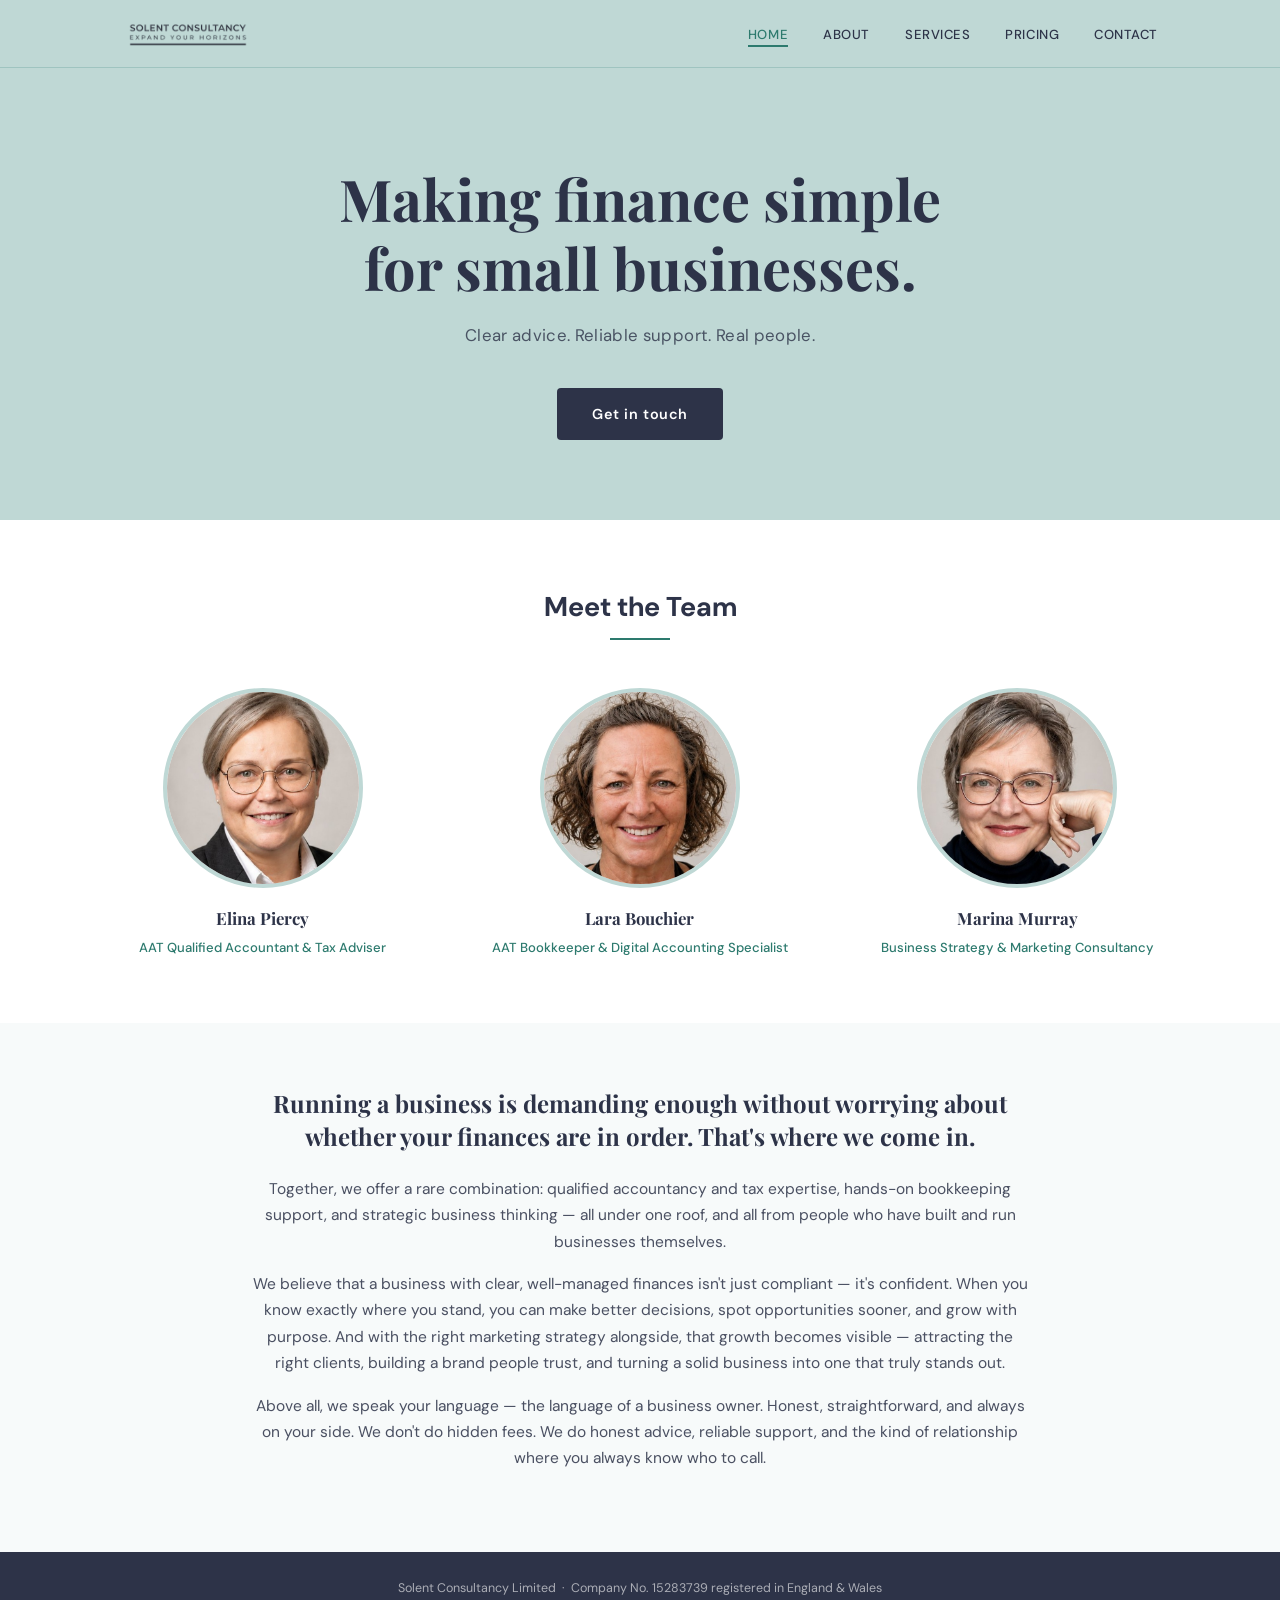
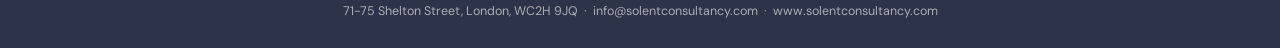
==== index.html @ 9d3a4389 "Add files via upload" ====
<!DOCTYPE html>
<html lang="en">
<head>
  <meta charset="UTF-8" />
  <meta name="viewport" content="width=device-width, initial-scale=1.0" />
  <title>Solent Consultancy — Making finance simple for small businesses</title>
  <meta name="description" content="Qualified accountancy, bookkeeping, and business strategy — all under one roof. Clear advice, reliable support, real people." />
  <link rel="stylesheet" href="css/style.css" />
</head>
<body>

  <!-- NAVIGATION -->
  <nav>
    <div class="nav-inner">
      <a href="index.html" class="nav-logo"><img src="images/logo.png" alt="Solent Consultancy" /></a>
      <button class="nav-toggle" aria-label="Menu" onclick="toggleNav()">
        <span></span><span></span><span></span>
      </button>
      <ul class="nav-links" id="navLinks">
        <li><a href="index.html" class="active">Home</a></li>
        <li><a href="about.html">About</a></li>
        <li><a href="services.html">Services</a></li>
        <li><a href="pricing.html">Pricing</a></li>
        <li><a href="contact.html">Contact</a></li>
      </ul>
    </div>
  </nav>

  <div class="page">

    <!-- HERO -->
    <section class="hero">
      <h1>Making finance simple<br>for small businesses.</h1>
      <p>Clear advice. Reliable support. Real people.</p>
      <a href="contact.html" class="btn">Get in touch</a>
    </section>

    <!-- MEET THE TEAM -->
    <section class="team-strip">
      <h2 class="section-label">Meet the Team</h2>
      <div class="section-rule"></div>
      <div class="team-grid">
        <a href="about.html#elina" class="team-card">
          <img src="images/elina.jpg" alt="Elina Piercy" />
          <h3>Elina Piercy</h3>
          <p>AAT Qualified Accountant &amp; Tax Adviser</p>
        </a>
        <a href="about.html#lara" class="team-card">
          <img src="images/lara.jpg" alt="Lara Bouchier" />
          <h3>Lara Bouchier</h3>
          <p>AAT Bookkeeper &amp; Digital Accounting Specialist</p>
        </a>
        <a href="about.html#marina" class="team-card">
          <img src="images/marina.jpg" alt="Marina Murray" />
          <h3>Marina Murray</h3>
          <p>Business Strategy &amp; Marketing Consultancy</p>
        </a>
      </div>
    </section>

    <!-- INTRO TEXT -->
    <section class="intro">
      <div class="intro-inner">
        <h2>Running a business is demanding enough without worrying about whether your finances are in order. That's where we come in.</h2>
        <p>Together, we offer a rare combination: qualified accountancy and tax expertise, hands-on bookkeeping support, and strategic business thinking — all under one roof, and all from people who have built and run businesses themselves.</p>
        <p>We believe that a business with clear, well-managed finances isn't just compliant — it's confident. When you know exactly where you stand, you can make better decisions, spot opportunities sooner, and grow with purpose. And with the right marketing strategy alongside, that growth becomes visible — attracting the right clients, building a brand people trust, and turning a solid business into one that truly stands out.</p>
        <p>Above all, we speak your language — the language of a business owner. Honest, straightforward, and always on your side. We don't do hidden fees. We do honest advice, reliable support, and the kind of relationship where you always know who to call.</p>
      </div>
    </section>

  </div>

  <!-- FOOTER -->
  <footer>
    Solent Consultancy Limited &nbsp;·&nbsp; Company No. 15283739 registered in England &amp; Wales<br>
    71-75 Shelton Street, London, WC2H 9JQ &nbsp;·&nbsp;
    <a href="mailto:info@solentconsultancy.com">info@solentconsultancy.com</a> &nbsp;·&nbsp;
    <a href="https://www.solentconsultancy.com">www.solentconsultancy.com</a>
  </footer>

  <script src="js/main.js"></script>
</body>
</html>
---- css/style.css ----
/* ===================================
   SOLENT CONSULTANCY — MAIN STYLESHEET
   =================================== */

@import url('https://fonts.googleapis.com/css2?family=Playfair+Display:wght@400;600;700&family=DM+Sans:wght@300;400;500;600&display=swap');

:root {
  --mint:        #bfd8d5;
  --mint-light:  #dff0ee;
  --mint-dark:   #9fc4c0;
  --navy:        #2d3348;
  --teal:        #2d7a6e;
  --white:       #ffffff;
  --off-white:   #f7fafa;
  --grey-light:  #e8f0ef;
  --grey-text:   #6b7280;
  --font-display: 'Playfair Display', serif;
  --font-body:    'DM Sans', sans-serif;
  --max-w:       1100px;
  --nav-h:       68px;
}

*, *::before, *::after { box-sizing: border-box; margin: 0; padding: 0; }

html { scroll-behavior: smooth; }

body {
  font-family: var(--font-body);
  color: var(--navy);
  background: var(--white);
  line-height: 1.7;
  -webkit-font-smoothing: antialiased;
}

img { max-width: 100%; display: block; }
a  { color: inherit; text-decoration: none; }

/* ===== NAVIGATION ===== */
nav {
  position: fixed;
  top: 0; left: 0; right: 0;
  height: var(--nav-h);
  background: var(--mint);
  display: flex;
  align-items: center;
  z-index: 100;
  border-bottom: 1px solid var(--mint-dark);
}

.nav-inner {
  max-width: var(--max-w);
  margin: 0 auto;
  padding: 0 2rem;
  width: 100%;
  display: flex;
  align-items: center;
  justify-content: space-between;
}

.nav-logo img {
  height: 40px;
  width: auto;
}

.nav-links {
  display: flex;
  gap: 2.2rem;
  list-style: none;
}

.nav-links a {
  font-size: 0.82rem;
  font-weight: 500;
  letter-spacing: 0.04em;
  color: var(--navy);
  text-transform: uppercase;
  padding-bottom: 2px;
  border-bottom: 2px solid transparent;
  transition: border-color 0.2s, color 0.2s;
}

.nav-links a:hover,
.nav-links a.active {
  color: var(--teal);
  border-bottom-color: var(--teal);
}

/* Hamburger */
.nav-toggle {
  display: none;
  flex-direction: column;
  gap: 5px;
  cursor: pointer;
  background: none;
  border: none;
  padding: 4px;
}

.nav-toggle span {
  display: block;
  width: 24px;
  height: 2px;
  background: var(--navy);
  border-radius: 2px;
  transition: transform 0.3s, opacity 0.3s;
}

/* ===== PAGE WRAPPER ===== */
.page {
  padding-top: var(--nav-h);
  min-height: 100vh;
}

/* ===== HERO ===== */
.hero {
  background: var(--mint);
  padding: 6rem 2rem 5rem;
  text-align: center;
}

.hero h1 {
  font-family: var(--font-display);
  font-size: clamp(2.2rem, 5vw, 3.6rem);
  font-weight: 700;
  color: var(--navy);
  line-height: 1.2;
  max-width: 640px;
  margin: 0 auto 1.2rem;
}

.hero p {
  font-size: 1.05rem;
  color: var(--navy);
  opacity: 0.8;
  margin-bottom: 2.4rem;
  letter-spacing: 0.02em;
}

.btn {
  display: inline-block;
  background: var(--navy);
  color: var(--white);
  padding: 0.85rem 2.2rem;
  border-radius: 4px;
  font-weight: 600;
  font-size: 0.9rem;
  letter-spacing: 0.04em;
  transition: background 0.2s, transform 0.15s;
  cursor: pointer;
  border: none;
}

.btn:hover { background: var(--teal); transform: translateY(-1px); }

.btn-outline {
  background: transparent;
  border: 2px solid var(--navy);
  color: var(--navy);
}

.btn-outline:hover { background: var(--navy); color: var(--white); }

/* ===== MEET THE TEAM (homepage) ===== */
.team-strip {
  padding: 4rem 2rem;
  background: var(--white);
}

.section-label {
  text-align: center;
  font-family: var(--font-body);
  font-size: 1.7rem;
  font-weight: 700;
  color: var(--navy);
  margin-bottom: 0.5rem;
}

.section-rule {
  width: 60px;
  height: 2px;
  background: var(--teal);
  margin: 0 auto 3rem;
}

.team-grid {
  display: grid;
  grid-template-columns: repeat(3, 1fr);
  gap: 2rem;
  max-width: var(--max-w);
  margin: 0 auto;
}

.team-card {
  text-align: center;
  cursor: pointer;
}

.team-card img {
  width: 200px;
  height: 200px;
  object-fit: cover;
  border-radius: 50%;
  margin: 0 auto 1rem;
  border: 4px solid var(--mint);
  transition: border-color 0.25s, transform 0.25s;
}

.team-card:hover img {
  border-color: var(--teal);
  transform: translateY(-4px);
}

.team-card h3 {
  font-family: var(--font-display);
  font-size: 1.05rem;
  font-weight: 700;
  color: var(--navy);
  margin-bottom: 0.25rem;
}

.team-card p {
  font-size: 0.82rem;
  color: var(--teal);
  font-weight: 500;
}

/* ===== INTRO TEXT (homepage) ===== */
.intro {
  background: var(--off-white);
  padding: 4rem 2rem;
  text-align: center;
}

.intro-inner {
  max-width: 780px;
  margin: 0 auto;
}

.intro h2 {
  font-family: var(--font-display);
  font-size: 1.5rem;
  font-weight: 700;
  color: var(--navy);
  margin-bottom: 1.5rem;
  line-height: 1.35;
}

.intro p {
  color: var(--navy);
  opacity: 0.85;
  margin-bottom: 1rem;
  font-size: 0.97rem;
}

/* ===== PAGE HEADER BAND ===== */
.page-header {
  background: var(--mint);
  padding: 0.9rem 2rem;
  border-bottom: 1px solid var(--mint-dark);
}

.page-header h1 {
  font-family: var(--font-display);
  font-size: 1.05rem;
  font-weight: 700;
  color: var(--navy);
  max-width: var(--max-w);
  margin: 0 auto;
}

/* ===== ABOUT PAGE ===== */
.about-section {
  max-width: var(--max-w);
  margin: 0 auto;
  padding: 3.5rem 2rem;
  display: grid;
  grid-template-columns: 320px 1fr;
  gap: 3.5rem;
  align-items: start;
}

.about-photo {
  width: 100%;
  aspect-ratio: 3/4;
  object-fit: cover;
  border-radius: 6px;
  box-shadow: 0 8px 32px rgba(45,51,72,0.12);
}

.about-text h2 {
  font-family: var(--font-display);
  font-size: 2rem;
  font-weight: 700;
  color: var(--navy);
  margin-bottom: 0.3rem;
}

.about-text .role {
  font-size: 0.9rem;
  color: var(--teal);
  font-weight: 600;
  letter-spacing: 0.03em;
  padding-bottom: 1rem;
  margin-bottom: 1rem;
  border-bottom: 1px solid var(--mint);
}

.about-text p {
  font-size: 0.95rem;
  color: var(--navy);
  opacity: 0.88;
  margin-bottom: 0.9rem;
}

.about-text p:last-child {
  font-style: italic;
  opacity: 0.7;
}

/* ===== SERVICES PAGE ===== */
.services-section {
  max-width: var(--max-w);
  margin: 0 auto;
  padding: 3rem 2rem;
}

.services-group {
  margin-bottom: 3rem;
}

.services-group-title {
  font-family: var(--font-body);
  font-size: 1.1rem;
  font-weight: 700;
  color: var(--navy);
  margin-bottom: 1.2rem;
  padding-bottom: 0.5rem;
  border-bottom: 2px solid var(--mint);
}

.services-group-title span {
  color: var(--teal);
}

.services-grid {
  display: grid;
  grid-template-columns: repeat(2, 1fr);
  gap: 1rem;
}

.service-card {
  background: var(--mint-light);
  border-radius: 8px;
  padding: 1.4rem 1.6rem;
  border-top: 3px solid transparent;
  transition: border-color 0.2s, transform 0.2s;
}

.service-card:hover {
  border-top-color: var(--teal);
  transform: translateY(-2px);
}

.service-card h4 {
  font-size: 0.9rem;
  font-weight: 700;
  color: var(--navy);
  margin-bottom: 0.6rem;
}

.service-card p {
  font-size: 0.84rem;
  color: var(--navy);
  opacity: 0.8;
  line-height: 1.6;
}

/* ===== PRICING PAGE ===== */
.pricing-section {
  max-width: var(--max-w);
  margin: 0 auto;
  padding: 3rem 2rem;
}

.pricing-intro {
  text-align: center;
  font-size: 0.9rem;
  color: var(--grey-text);
  margin-bottom: 2.5rem;
}

.pricing-group-title {
  font-family: var(--font-display);
  font-size: 1.05rem;
  font-weight: 700;
  color: var(--navy);
  margin-bottom: 1.2rem;
}

.pricing-grid {
  display: grid;
  grid-template-columns: repeat(3, 1fr);
  gap: 1rem;
  margin-bottom: 0.8rem;
}

.pricing-card {
  background: var(--mint);
  border-radius: 8px;
  padding: 1.4rem 1.2rem;
  text-align: center;
}

.pricing-card .service-name {
  font-size: 0.88rem;
  font-weight: 700;
  color: var(--navy);
  margin-bottom: 0.5rem;
}

.pricing-card .price {
  font-size: 0.88rem;
  font-weight: 700;
  color: var(--teal);
}

.pricing-note {
  text-align: center;
  font-size: 0.82rem;
  color: var(--grey-text);
  margin: 1rem 0 2.8rem;
  font-style: italic;
}

/* Marketing pricing cards */
.marketing-grid {
  display: grid;
  grid-template-columns: repeat(3, 1fr);
  gap: 1rem;
  margin-bottom: 1.5rem;
}

.marketing-card {
  background: var(--mint);
  border-radius: 8px;
  padding: 1.6rem 1.4rem;
}

.marketing-card h4 {
  font-size: 0.9rem;
  font-weight: 700;
  color: var(--navy);
  margin-bottom: 0.4rem;
}

.marketing-card .price {
  font-size: 0.85rem;
  font-weight: 700;
  color: var(--teal);
  margin-bottom: 0.8rem;
}

.marketing-card p {
  font-size: 0.82rem;
  color: var(--navy);
  opacity: 0.8;
  line-height: 1.5;
}

/* ===== TESTIMONIALS ===== */
.testimonials {
  background: var(--off-white);
  padding: 4rem 2rem;
}

.testimonials-inner {
  max-width: var(--max-w);
  margin: 0 auto;
}

.testimonial {
  background: var(--white);
  border-left: 4px solid var(--mint);
  border-radius: 0 8px 8px 0;
  padding: 1.8rem 2rem;
  margin-bottom: 1.2rem;
  position: relative;
}

.testimonial::before {
  content: '\201C';
  font-family: var(--font-display);
  font-size: 4rem;
  color: var(--mint);
  position: absolute;
  top: -0.5rem;
  left: 1.2rem;
  line-height: 1;
}

.testimonial p {
  font-size: 0.95rem;
  font-style: italic;
  color: var(--navy);
  opacity: 0.85;
  margin-bottom: 0.8rem;
  padding-top: 1.5rem;
}

.testimonial cite {
  font-size: 0.82rem;
  font-style: normal;
  font-weight: 700;
  color: var(--navy);
}

.testimonial cite span {
  font-weight: 400;
  color: var(--grey-text);
  margin-left: 0.5rem;
}

/* ===== PARTNERS ===== */
.partners {
  background: var(--white);
  padding: 4rem 2rem;
  text-align: center;
}

.partners-logos {
  display: flex;
  justify-content: center;
  align-items: center;
  gap: 3rem;
  flex-wrap: wrap;
  margin-top: 2rem;
}

.partners-logos img {
  height: 56px;
  width: auto;
  opacity: 0.85;
  transition: opacity 0.2s;
}

.partners-logos img:hover { opacity: 1; }

/* ===== CONTACT ===== */
.contact-section {
  max-width: var(--max-w);
  margin: 0 auto;
  padding: 3.5rem 2rem;
  display: grid;
  grid-template-columns: 1fr 1fr;
  gap: 4rem;
}

.contact-info h2 {
  font-family: var(--font-display);
  font-size: 1.8rem;
  font-weight: 700;
  color: var(--navy);
  margin-bottom: 0.5rem;
}

.contact-info .sub {
  color: var(--grey-text);
  font-size: 0.9rem;
  margin-bottom: 2rem;
}

.contact-detail {
  display: flex;
  flex-direction: column;
  gap: 1rem;
}

.contact-item {
  background: var(--mint-light);
  border-radius: 6px;
  padding: 0.9rem 1.2rem;
}

.contact-item .label {
  font-size: 0.72rem;
  font-weight: 700;
  letter-spacing: 0.08em;
  text-transform: uppercase;
  color: var(--teal);
  margin-bottom: 0.2rem;
}

.contact-item .value {
  font-size: 0.9rem;
  color: var(--navy);
  font-weight: 500;
}

/* Contact form */
.contact-form h2 {
  font-family: var(--font-display);
  font-size: 1.2rem;
  font-weight: 700;
  color: var(--navy);
  margin-bottom: 1.4rem;
}

.form-group {
  margin-bottom: 1rem;
}

.form-group input,
.form-group textarea {
  width: 100%;
  background: var(--off-white);
  border: 1px solid var(--mint-dark);
  border-radius: 5px;
  padding: 0.75rem 1rem;
  font-family: var(--font-body);
  font-size: 0.9rem;
  color: var(--navy);
  outline: none;
  transition: border-color 0.2s;
}

.form-group input::placeholder,
.form-group textarea::placeholder { color: var(--grey-text); }

.form-group input:focus,
.form-group textarea:focus { border-color: var(--teal); }

.form-group textarea { resize: vertical; min-height: 130px; }

/* ===== FOOTER ===== */
footer {
  background: var(--navy);
  color: rgba(255,255,255,0.6);
  text-align: center;
  padding: 1.6rem 2rem;
  font-size: 0.78rem;
  line-height: 1.8;
}

footer a { color: rgba(255,255,255,0.6); }
footer a:hover { color: var(--mint); }

/* ===== RESPONSIVE ===== */
@media (max-width: 768px) {
  .nav-links { display: none; }
  .nav-links.open {
    display: flex;
    flex-direction: column;
    position: fixed;
    top: var(--nav-h);
    left: 0; right: 0;
    background: var(--mint);
    padding: 1.5rem 2rem;
    gap: 1.2rem;
    border-bottom: 1px solid var(--mint-dark);
    z-index: 99;
  }
  .nav-toggle { display: flex; }

  .team-grid { grid-template-columns: 1fr; }
  .about-section { grid-template-columns: 1fr; }
  .about-photo { max-width: 280px; margin: 0 auto; aspect-ratio: 1/1; }
  .services-grid { grid-template-columns: 1fr; }
  .pricing-grid { grid-template-columns: 1fr; }
  .marketing-grid { grid-template-columns: 1fr; }
  .contact-section { grid-template-columns: 1fr; gap: 2rem; }
}
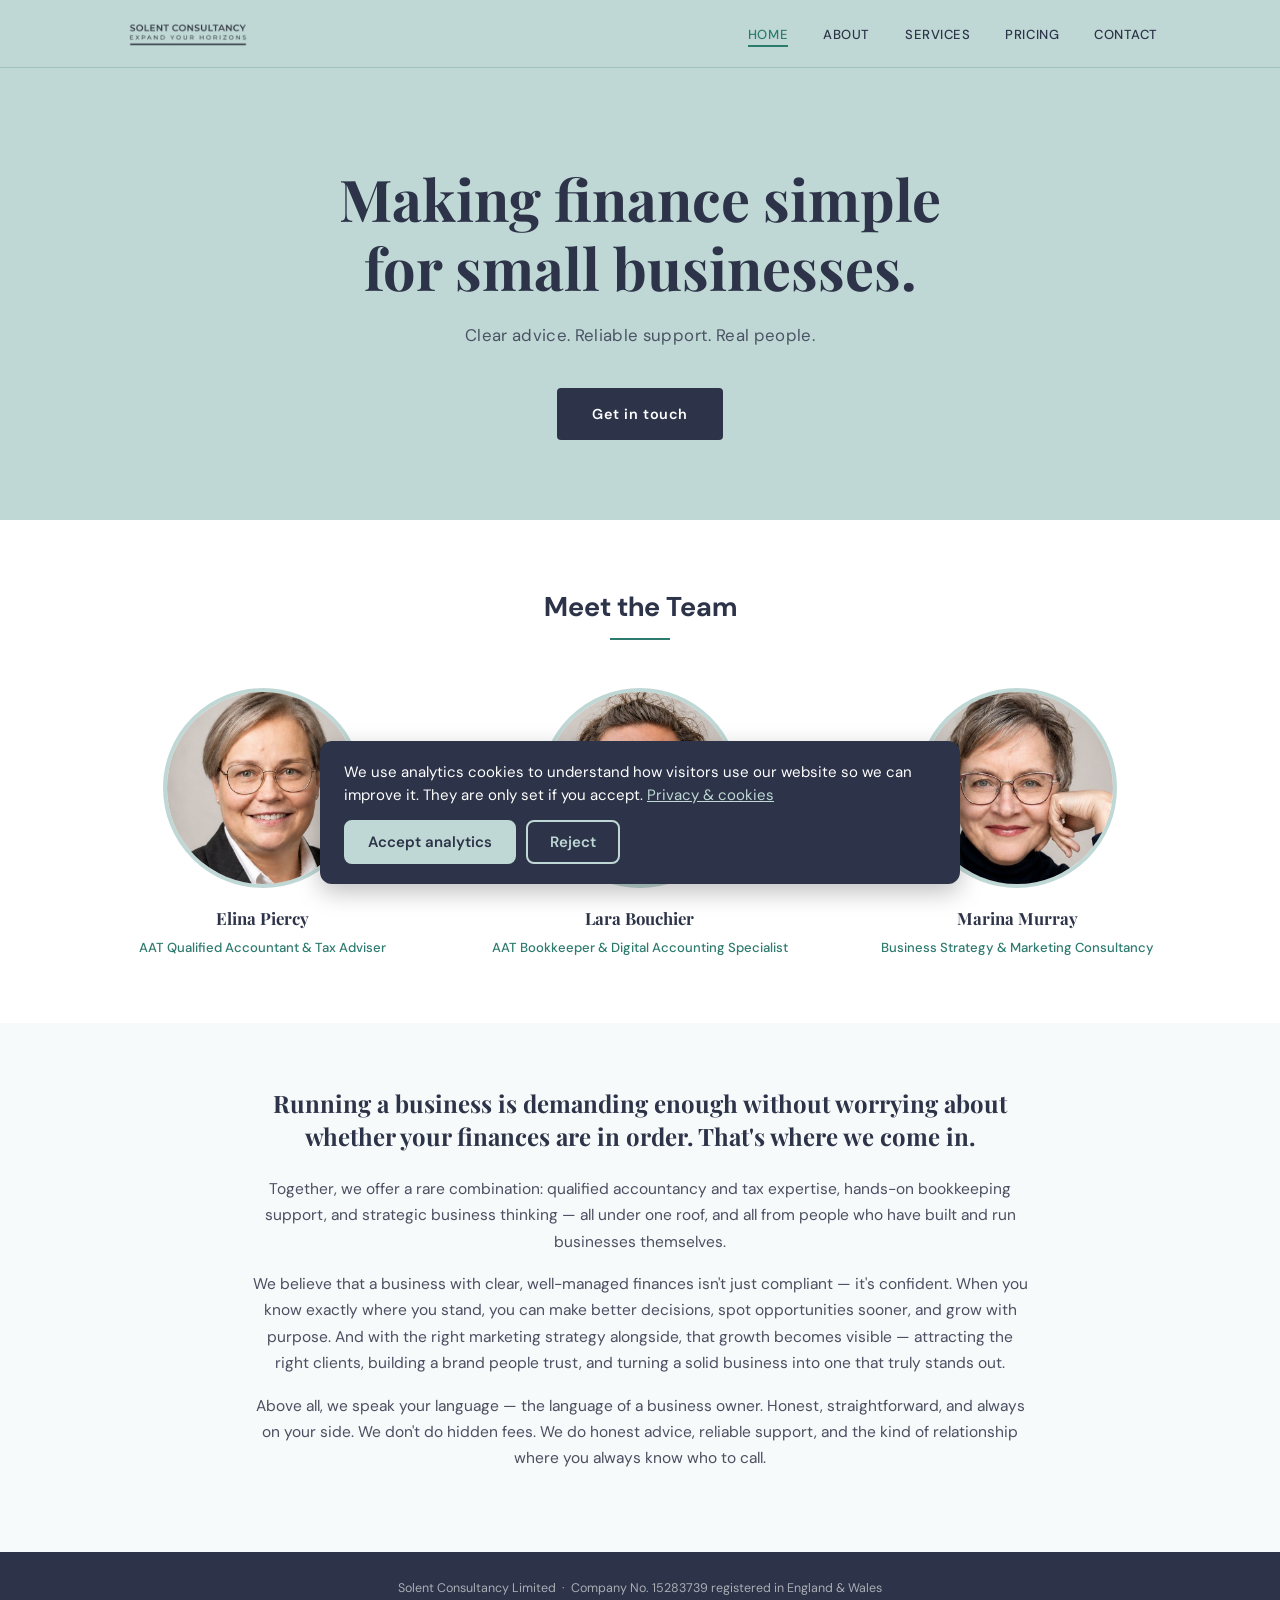
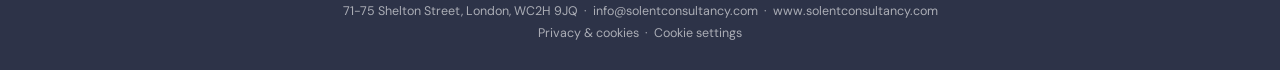
==== commit cee54d5e: "Add analytics tag to all pages and new Privacy & Cookies page" ====
--- a/index.html
+++ b/index.html
@@ -1,6 +1,7 @@
 <!DOCTYPE html>
 <html lang="en">
 <head>
+  <script src="js/analytics.js"></script>
   <meta charset="UTF-8" />
   <meta name="viewport" content="width=device-width, initial-scale=1.0" />
   <title>Solent Consultancy — Making finance simple for small businesses</title>
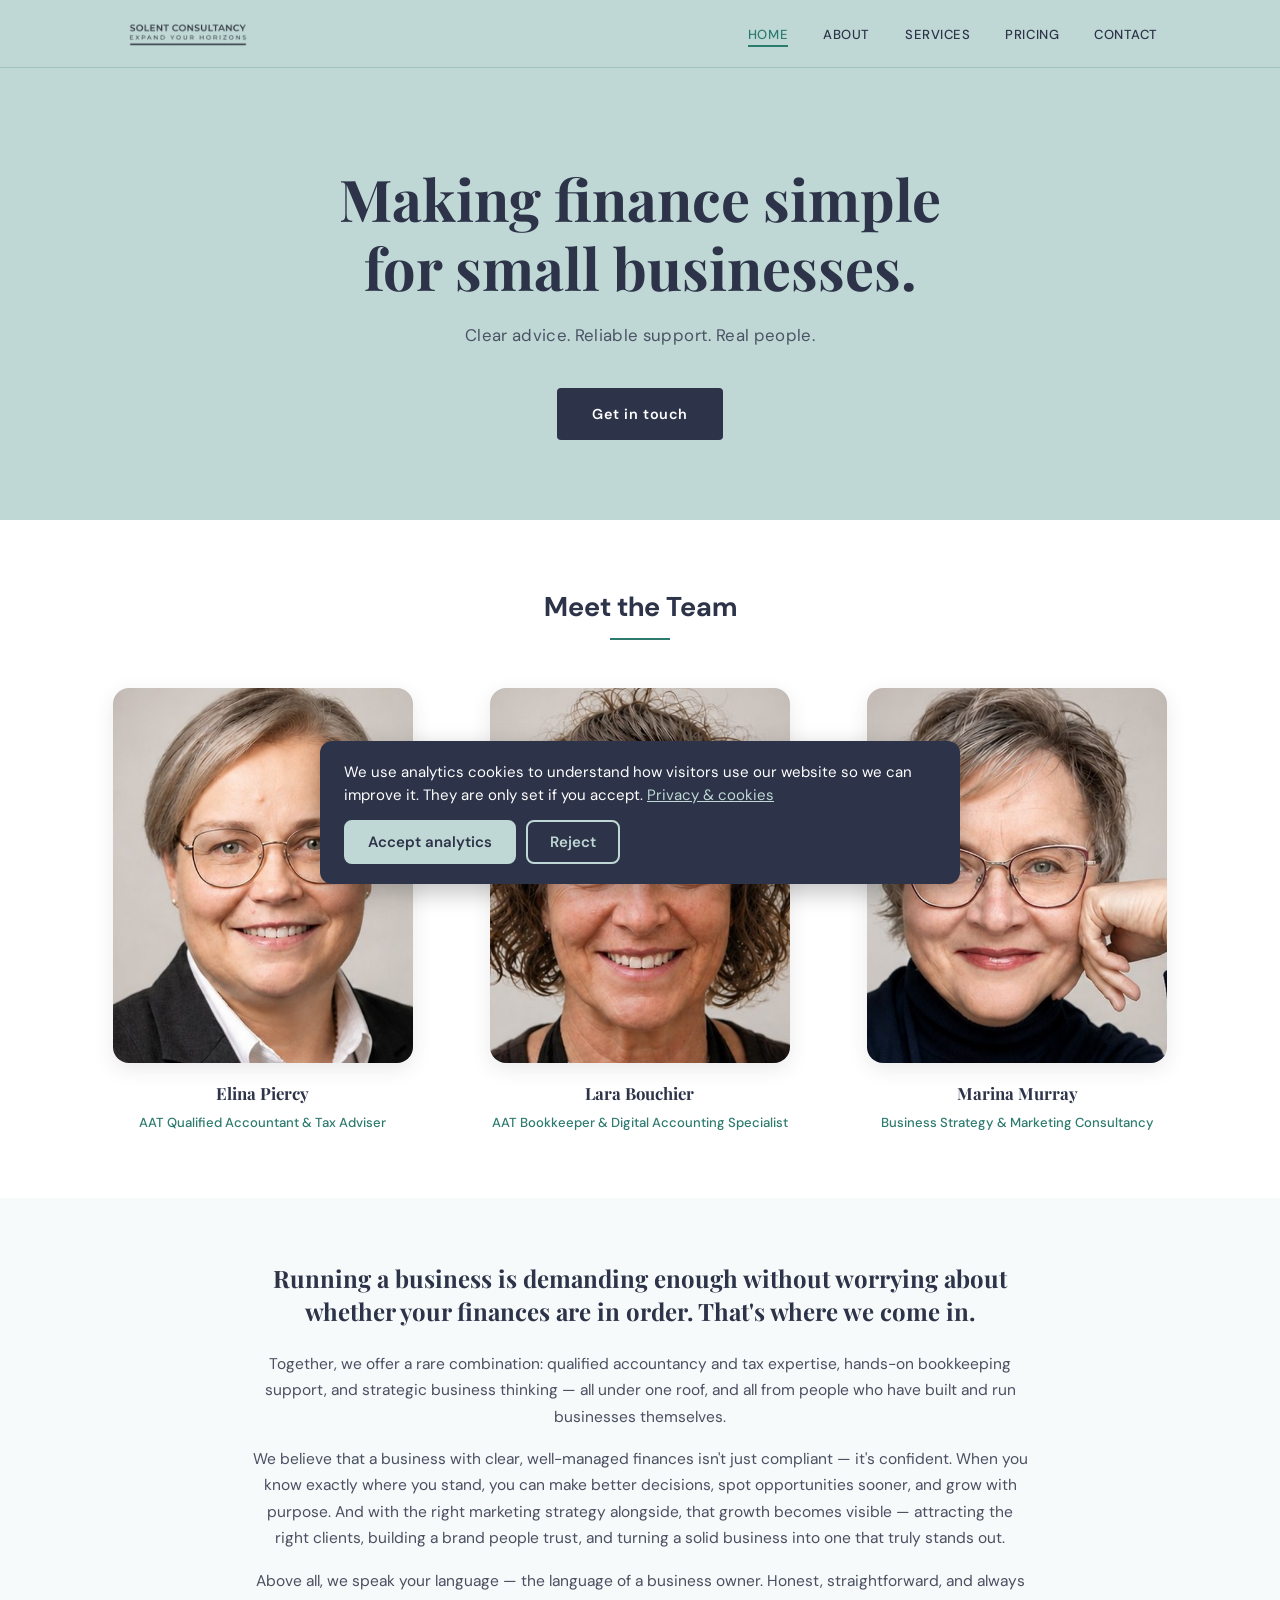
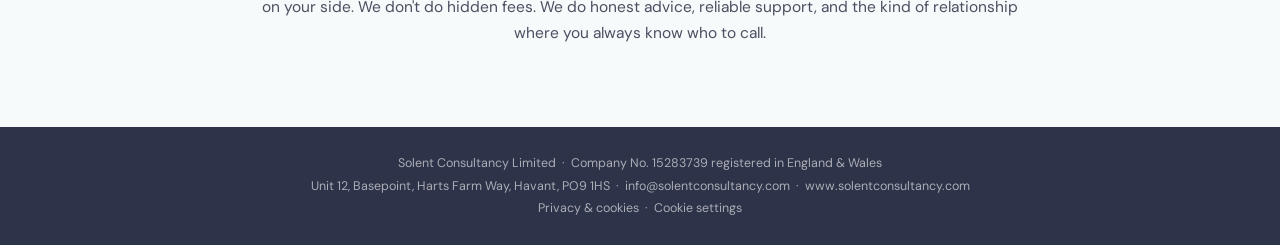
==== commit 4b5a5890: "New address, partners, prices and testimonials" ====
--- a/index.html
+++ b/index.html
@@ -74,7 +74,7 @@
   <!-- FOOTER -->
   <footer>
     Solent Consultancy Limited &nbsp;·&nbsp; Company No. 15283739 registered in England &amp; Wales<br>
-    71-75 Shelton Street, London, WC2H 9JQ &nbsp;·&nbsp;
+    Unit 12, Basepoint, Harts Farm Way, Havant, PO9 1HS &nbsp;·&nbsp;
     <a href="mailto:info@solentconsultancy.com">info@solentconsultancy.com</a> &nbsp;·&nbsp;
     <a href="https://www.solentconsultancy.com">www.solentconsultancy.com</a>
   </footer>
--- a/css/style.css
+++ b/css/style.css
@@ -196,17 +196,19 @@
 }
 
 .team-card img {
-  width: 200px;
-  height: 200px;
+  width: 100%;
+  max-width: 300px;
+  aspect-ratio: 4/5;
   object-fit: cover;
-  border-radius: 50%;
+  object-position: center 25%;
+  border-radius: 16px;
   margin: 0 auto 1rem;
-  border: 4px solid var(--mint);
-  transition: border-color 0.25s, transform 0.25s;
+  box-shadow: 0 6px 20px rgba(45,51,72,0.10);
+  transition: box-shadow 0.25s, transform 0.25s;
 }
 
 .team-card:hover img {
-  border-color: var(--teal);
+  box-shadow: 0 10px 28px rgba(45,51,72,0.18);
   transform: translateY(-4px);
 }
 
@@ -519,6 +521,16 @@
   color: var(--grey-text);
   margin-left: 0.5rem;
 }
+
+.testimonial p + p { padding-top: 0; }
+
+.testimonial cite .t-contact {
+  display: block;
+  margin: 0.3rem 0 0;
+  font-size: 0.8rem;
+}
+
+.testimonial cite .t-contact a { color: var(--teal); text-decoration: underline; }
 
 /* ===== PARTNERS ===== */
 .partners {
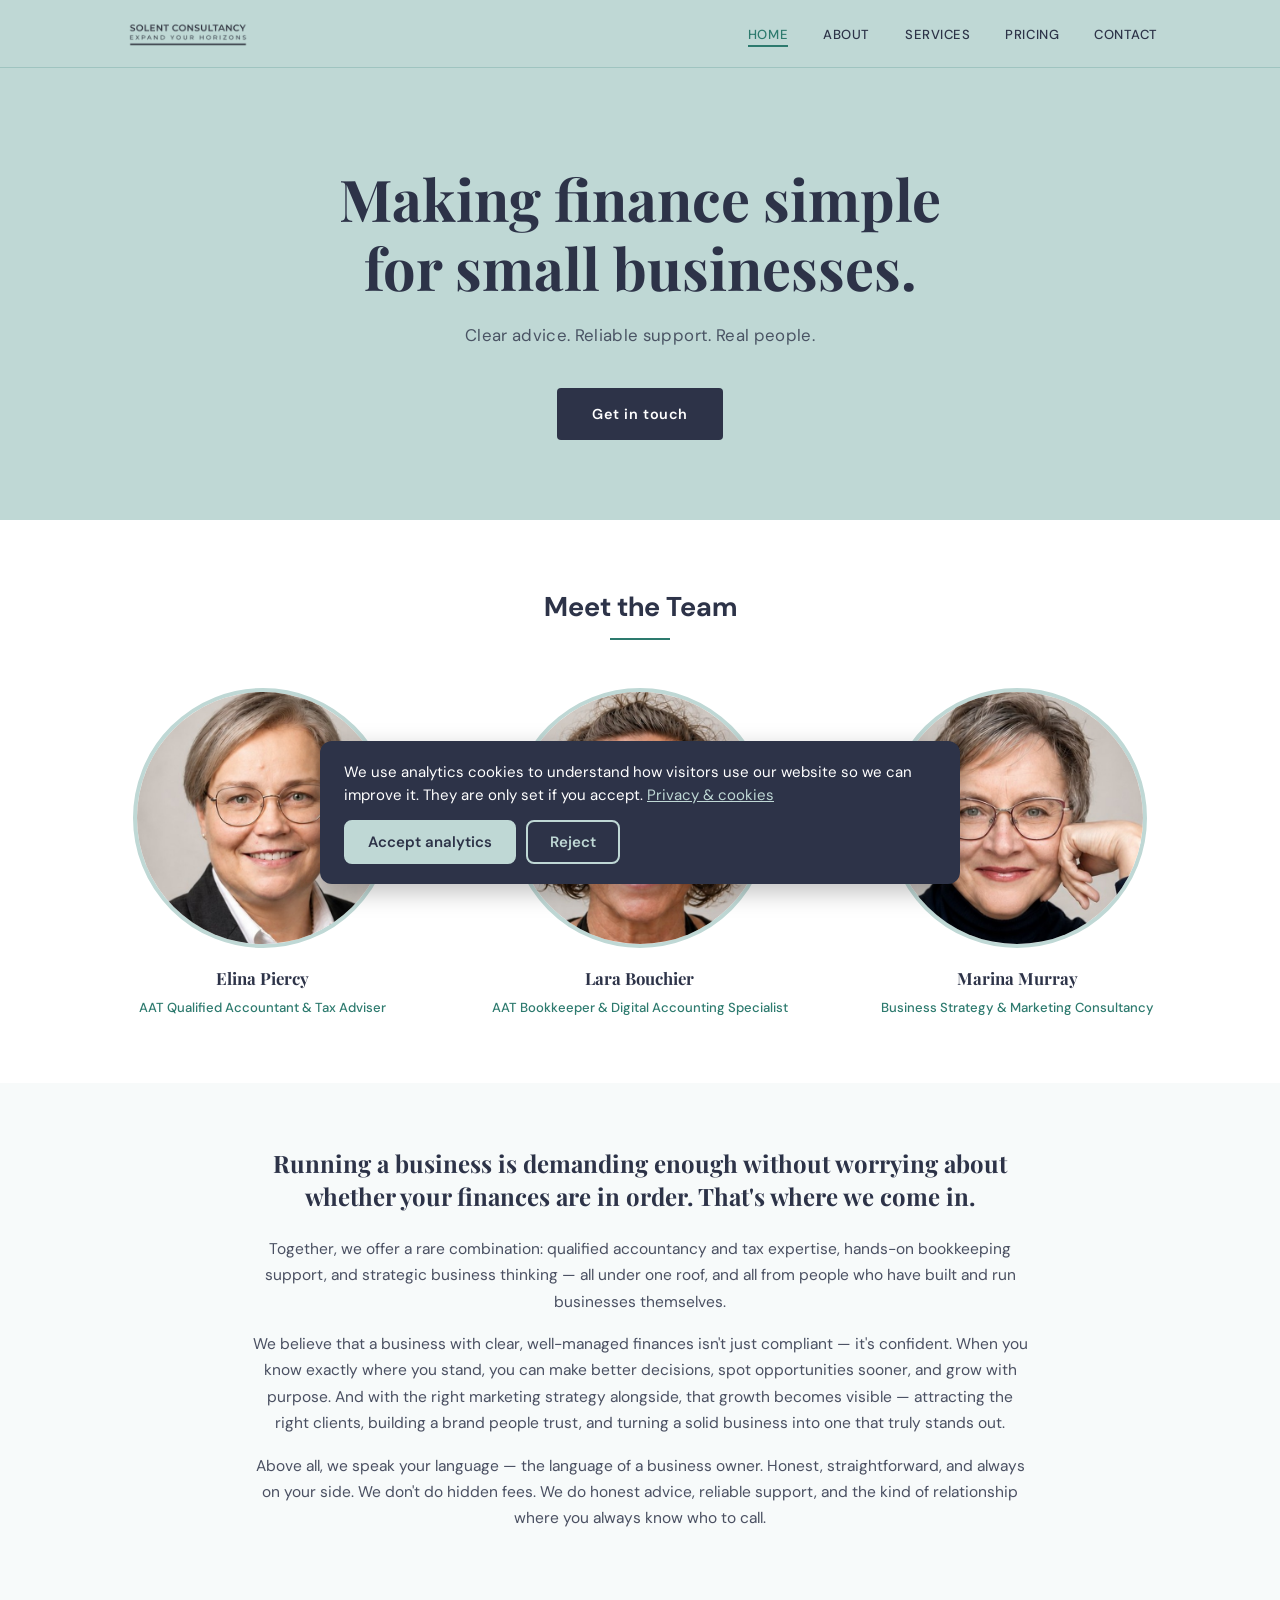
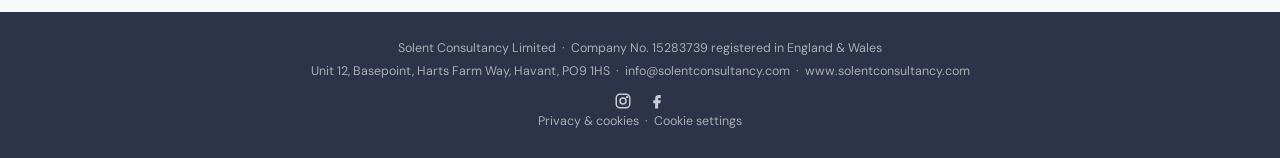
==== commit 68590aeb: "Add Instagram and Facebook links" ====
--- a/index.html
+++ b/index.html
@@ -77,6 +77,7 @@
     Unit 12, Basepoint, Harts Farm Way, Havant, PO9 1HS &nbsp;·&nbsp;
     <a href="mailto:info@solentconsultancy.com">info@solentconsultancy.com</a> &nbsp;·&nbsp;
     <a href="https://www.solentconsultancy.com">www.solentconsultancy.com</a>
+    <div class="footer-social"><a href="https://www.instagram.com/solentconsultancyltd/" target="_blank" rel="noopener" aria-label="Solent Consultancy on Instagram"><svg width="18" height="18" viewBox="0 0 24 24" fill="none" stroke="currentColor" stroke-width="2" stroke-linecap="round" stroke-linejoin="round" aria-hidden="true"><rect x="3" y="3" width="18" height="18" rx="5"/><circle cx="12" cy="12" r="4"/><circle cx="17.5" cy="6.5" r="0.6" fill="currentColor"/></svg></a><a href="https://www.facebook.com/profile.php?id=61590915535217" target="_blank" rel="noopener" aria-label="Solent Consultancy on Facebook"><svg width="18" height="18" viewBox="0 0 24 24" fill="currentColor" aria-hidden="true"><path d="M14 8h3V4h-3c-2.8 0-4.5 1.8-4.5 4.6V11H7v4h2.5v7h4v-7h3l.5-4h-3.5V8.8c0-.5.3-.8.5-.8z"/></svg></a></div>
   </footer>
 
   <script src="js/main.js"></script>
--- a/css/style.css
+++ b/css/style.css
@@ -196,19 +196,19 @@
 }
 
 .team-card img {
-  width: 100%;
-  max-width: 300px;
-  aspect-ratio: 4/5;
+  width: 260px;
+  max-width: 100%;
+  height: auto;
+  aspect-ratio: 1 / 1;
   object-fit: cover;
-  object-position: center 25%;
-  border-radius: 16px;
+  border-radius: 50%;
   margin: 0 auto 1rem;
-  box-shadow: 0 6px 20px rgba(45,51,72,0.10);
-  transition: box-shadow 0.25s, transform 0.25s;
+  border: 4px solid var(--mint);
+  transition: border-color 0.25s, transform 0.25s;
 }
 
 .team-card:hover img {
-  box-shadow: 0 10px 28px rgba(45,51,72,0.18);
+  border-color: var(--teal);
   transform: translateY(-4px);
 }
 
@@ -655,6 +655,10 @@
 
 footer a { color: rgba(255,255,255,0.6); }
 footer a:hover { color: var(--mint); }
+
+.footer-social { display: flex; justify-content: center; gap: 1rem; margin-top: 0.6rem; }
+.footer-social a { display: inline-flex; color: rgba(255,255,255,0.75); }
+.footer-social a:hover { color: var(--mint); }
 
 /* ===== RESPONSIVE ===== */
 @media (max-width: 768px) {
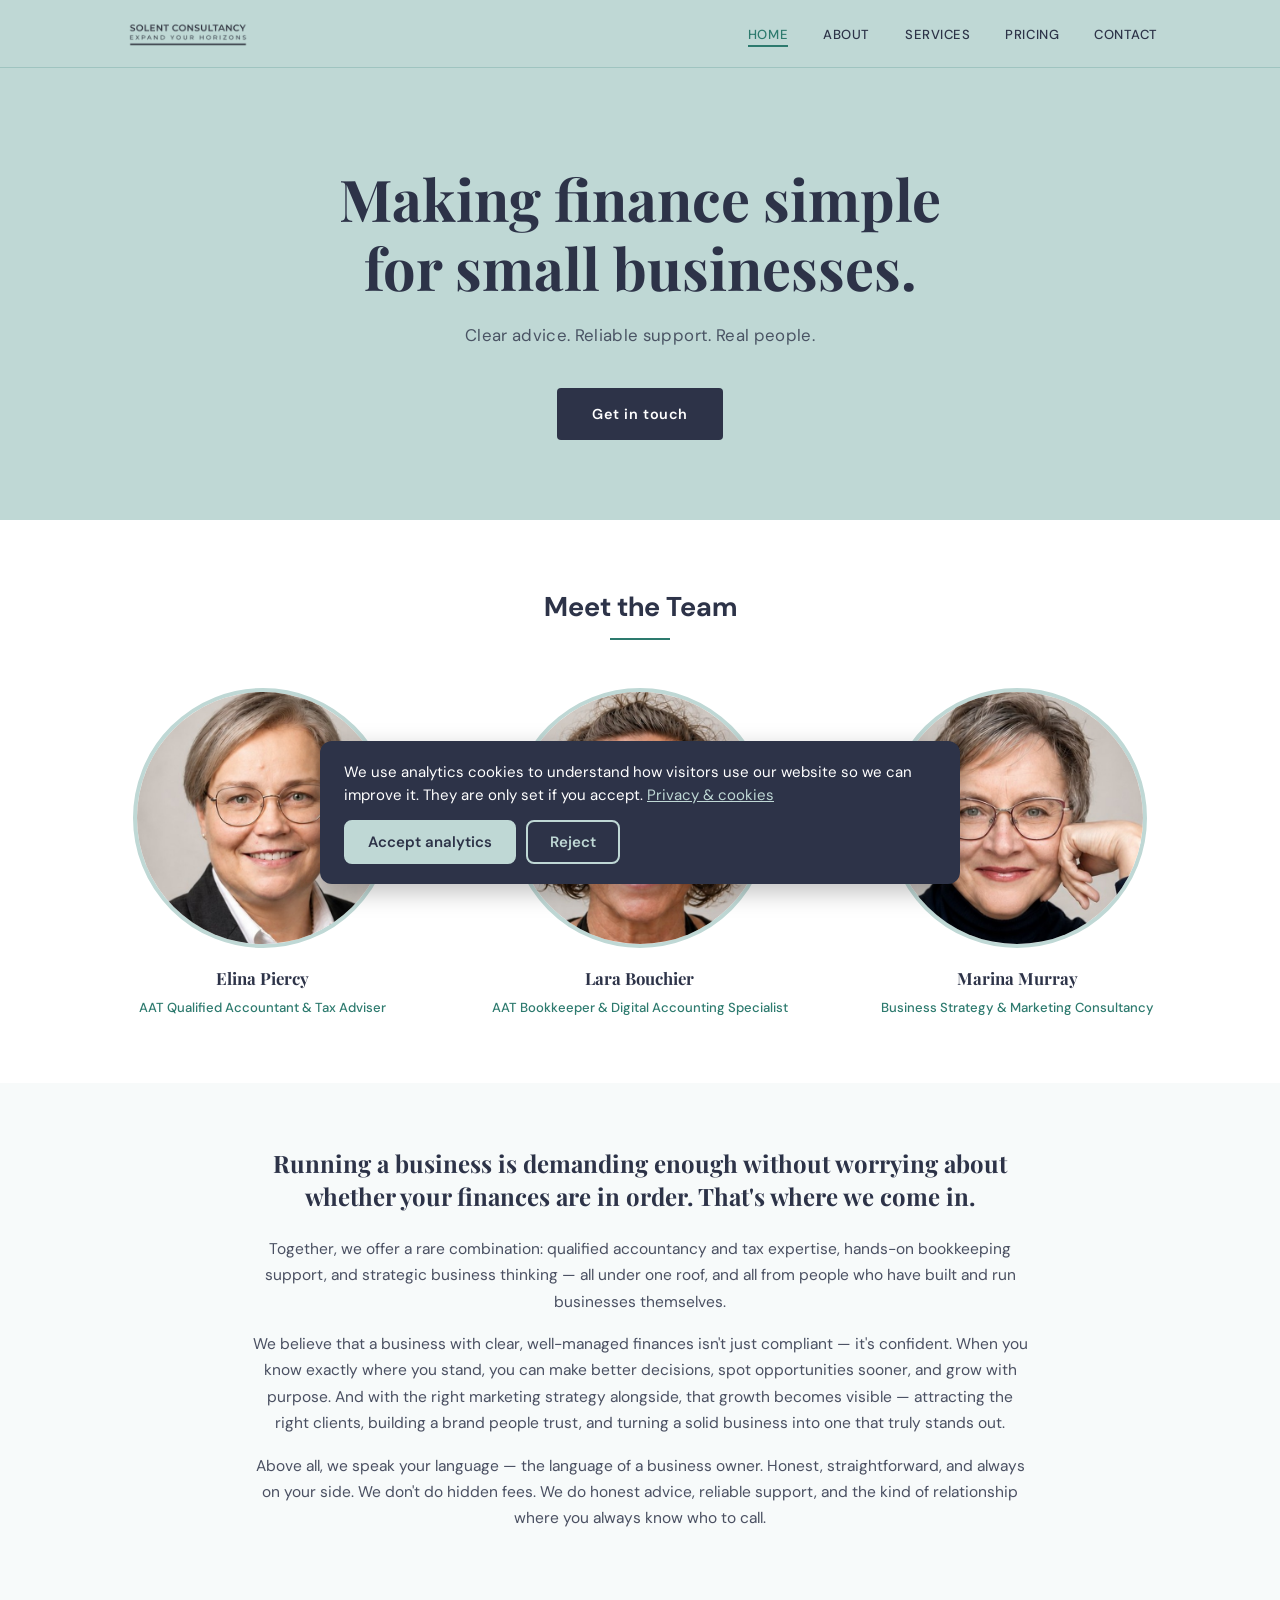
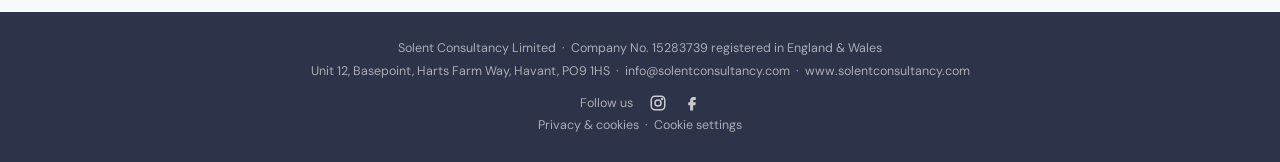
==== commit 528d32ab: "Add 'Follow us' label to footer social icons" ====
--- a/index.html
+++ b/index.html
@@ -77,7 +77,7 @@
     Unit 12, Basepoint, Harts Farm Way, Havant, PO9 1HS &nbsp;·&nbsp;
     <a href="mailto:info@solentconsultancy.com">info@solentconsultancy.com</a> &nbsp;·&nbsp;
     <a href="https://www.solentconsultancy.com">www.solentconsultancy.com</a>
-    <div class="footer-social"><a href="https://www.instagram.com/solentconsultancyltd/" target="_blank" rel="noopener" aria-label="Solent Consultancy on Instagram"><svg width="18" height="18" viewBox="0 0 24 24" fill="none" stroke="currentColor" stroke-width="2" stroke-linecap="round" stroke-linejoin="round" aria-hidden="true"><rect x="3" y="3" width="18" height="18" rx="5"/><circle cx="12" cy="12" r="4"/><circle cx="17.5" cy="6.5" r="0.6" fill="currentColor"/></svg></a><a href="https://www.facebook.com/profile.php?id=61590915535217" target="_blank" rel="noopener" aria-label="Solent Consultancy on Facebook"><svg width="18" height="18" viewBox="0 0 24 24" fill="currentColor" aria-hidden="true"><path d="M14 8h3V4h-3c-2.8 0-4.5 1.8-4.5 4.6V11H7v4h2.5v7h4v-7h3l.5-4h-3.5V8.8c0-.5.3-.8.5-.8z"/></svg></a></div>
+    <div class="footer-social"><span>Follow us</span><a href="https://www.instagram.com/solentconsultancyltd/" target="_blank" rel="noopener" aria-label="Solent Consultancy on Instagram"><svg width="18" height="18" viewBox="0 0 24 24" fill="none" stroke="currentColor" stroke-width="2" stroke-linecap="round" stroke-linejoin="round" aria-hidden="true"><rect x="3" y="3" width="18" height="18" rx="5"/><circle cx="12" cy="12" r="4"/><circle cx="17.5" cy="6.5" r="0.6" fill="currentColor"/></svg></a><a href="https://www.facebook.com/profile.php?id=61590915535217" target="_blank" rel="noopener" aria-label="Solent Consultancy on Facebook"><svg width="18" height="18" viewBox="0 0 24 24" fill="currentColor" aria-hidden="true"><path d="M14 8h3V4h-3c-2.8 0-4.5 1.8-4.5 4.6V11H7v4h2.5v7h4v-7h3l.5-4h-3.5V8.8c0-.5.3-.8.5-.8z"/></svg></a></div>
   </footer>
 
   <script src="js/main.js"></script>
--- a/css/style.css
+++ b/css/style.css
@@ -656,7 +656,7 @@
 footer a { color: rgba(255,255,255,0.6); }
 footer a:hover { color: var(--mint); }
 
-.footer-social { display: flex; justify-content: center; gap: 1rem; margin-top: 0.6rem; }
+.footer-social { display: flex; justify-content: center; align-items: center; gap: 1rem; margin-top: 0.6rem; }
 .footer-social a { display: inline-flex; color: rgba(255,255,255,0.75); }
 .footer-social a:hover { color: var(--mint); }
 
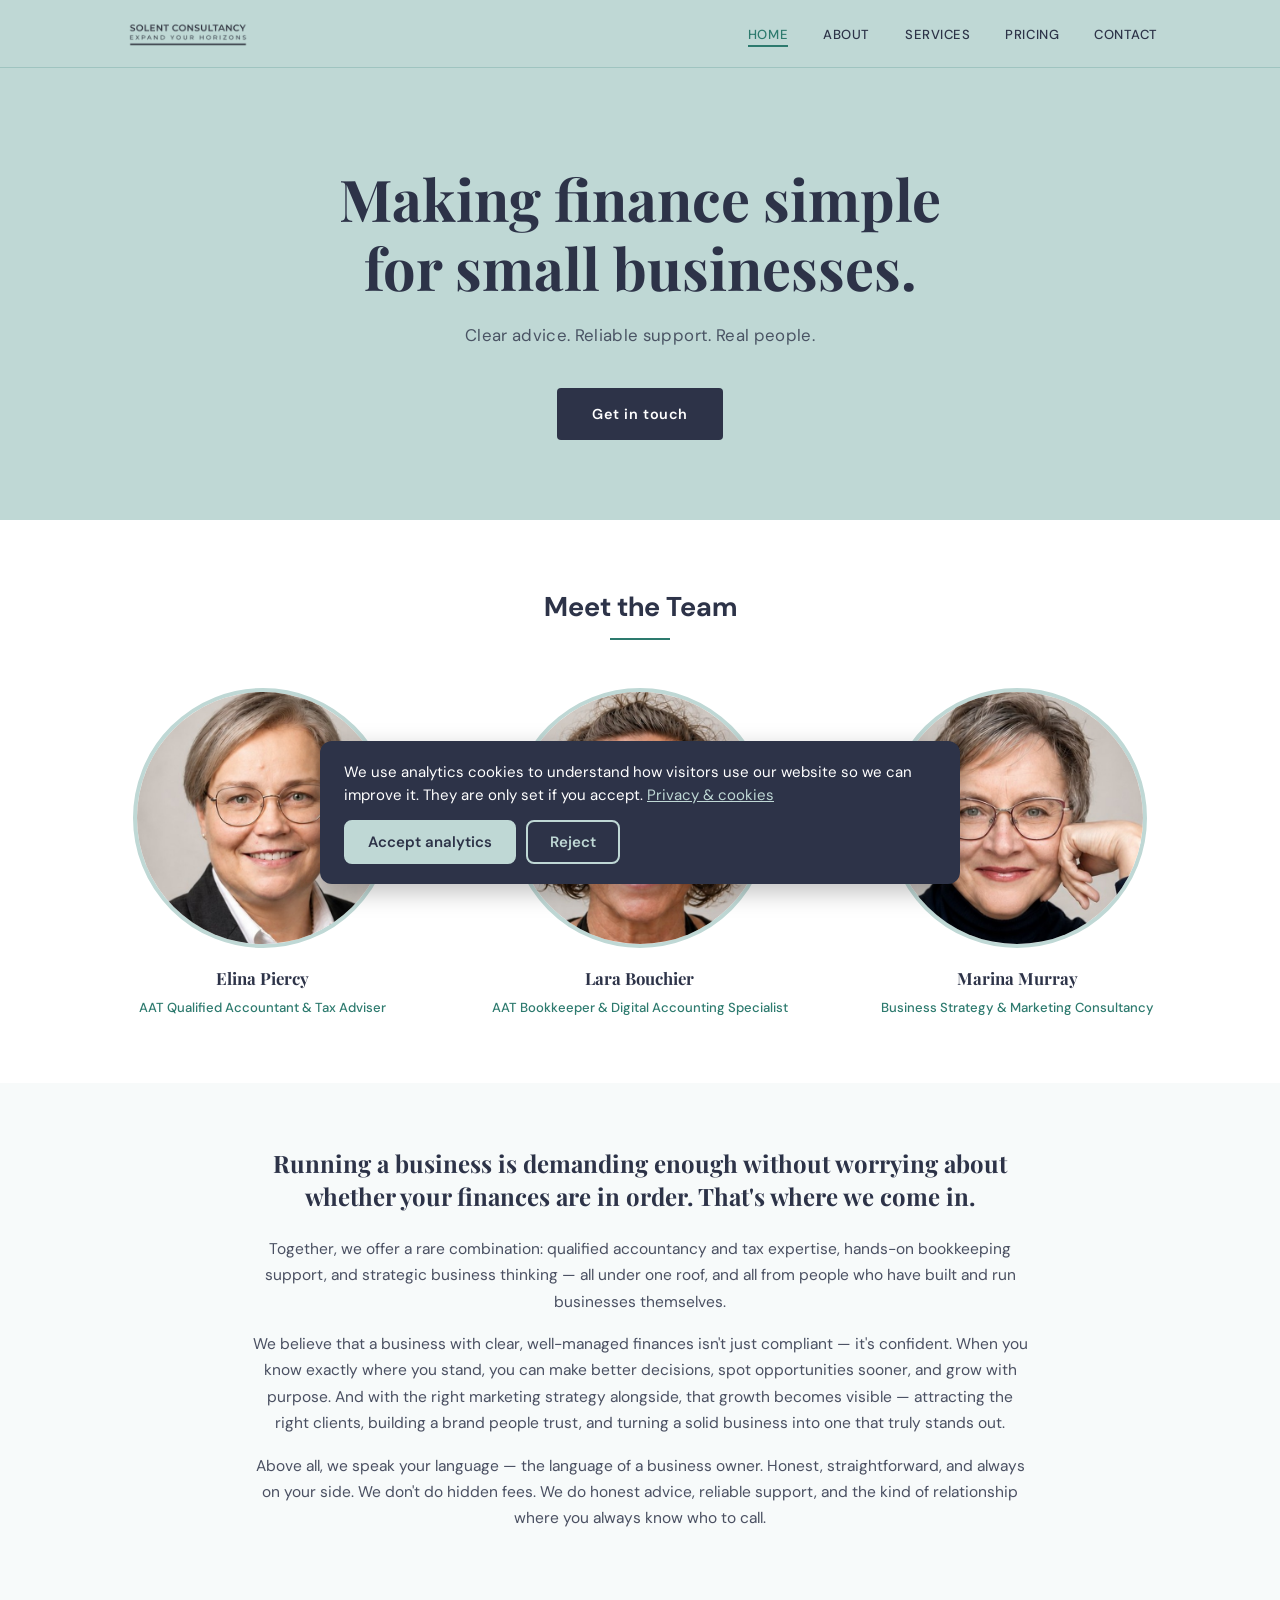
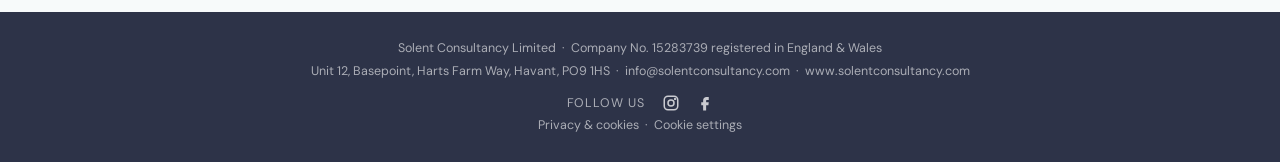
==== commit da0e9db4: "Link Home/logo to / and add canonical tags" ====
--- a/index.html
+++ b/index.html
@@ -5,6 +5,7 @@
   <meta charset="UTF-8" />
   <meta name="viewport" content="width=device-width, initial-scale=1.0" />
   <title>Solent Consultancy — Making finance simple for small businesses</title>
+  <link rel="canonical" href="https://solentconsultancy.com/" />
   <meta name="description" content="Qualified accountancy, bookkeeping, and business strategy — all under one roof. Clear advice, reliable support, real people." />
   <link rel="stylesheet" href="css/style.css" />
 </head>
@@ -13,12 +14,12 @@
   <!-- NAVIGATION -->
   <nav>
     <div class="nav-inner">
-      <a href="index.html" class="nav-logo"><img src="images/logo.png" alt="Solent Consultancy" /></a>
+      <a href="/" class="nav-logo"><img src="images/logo.png" alt="Solent Consultancy" /></a>
       <button class="nav-toggle" aria-label="Menu" onclick="toggleNav()">
         <span></span><span></span><span></span>
       </button>
       <ul class="nav-links" id="navLinks">
-        <li><a href="index.html" class="active">Home</a></li>
+        <li><a href="/" class="active">Home</a></li>
         <li><a href="about.html">About</a></li>
         <li><a href="services.html">Services</a></li>
         <li><a href="pricing.html">Pricing</a></li>
--- a/css/style.css
+++ b/css/style.css
@@ -657,6 +657,7 @@
 footer a:hover { color: var(--mint); }
 
 .footer-social { display: flex; justify-content: center; align-items: center; gap: 1rem; margin-top: 0.6rem; }
+.footer-social span { text-transform: uppercase; letter-spacing: 0.08em; }
 .footer-social a { display: inline-flex; color: rgba(255,255,255,0.75); }
 .footer-social a:hover { color: var(--mint); }
 
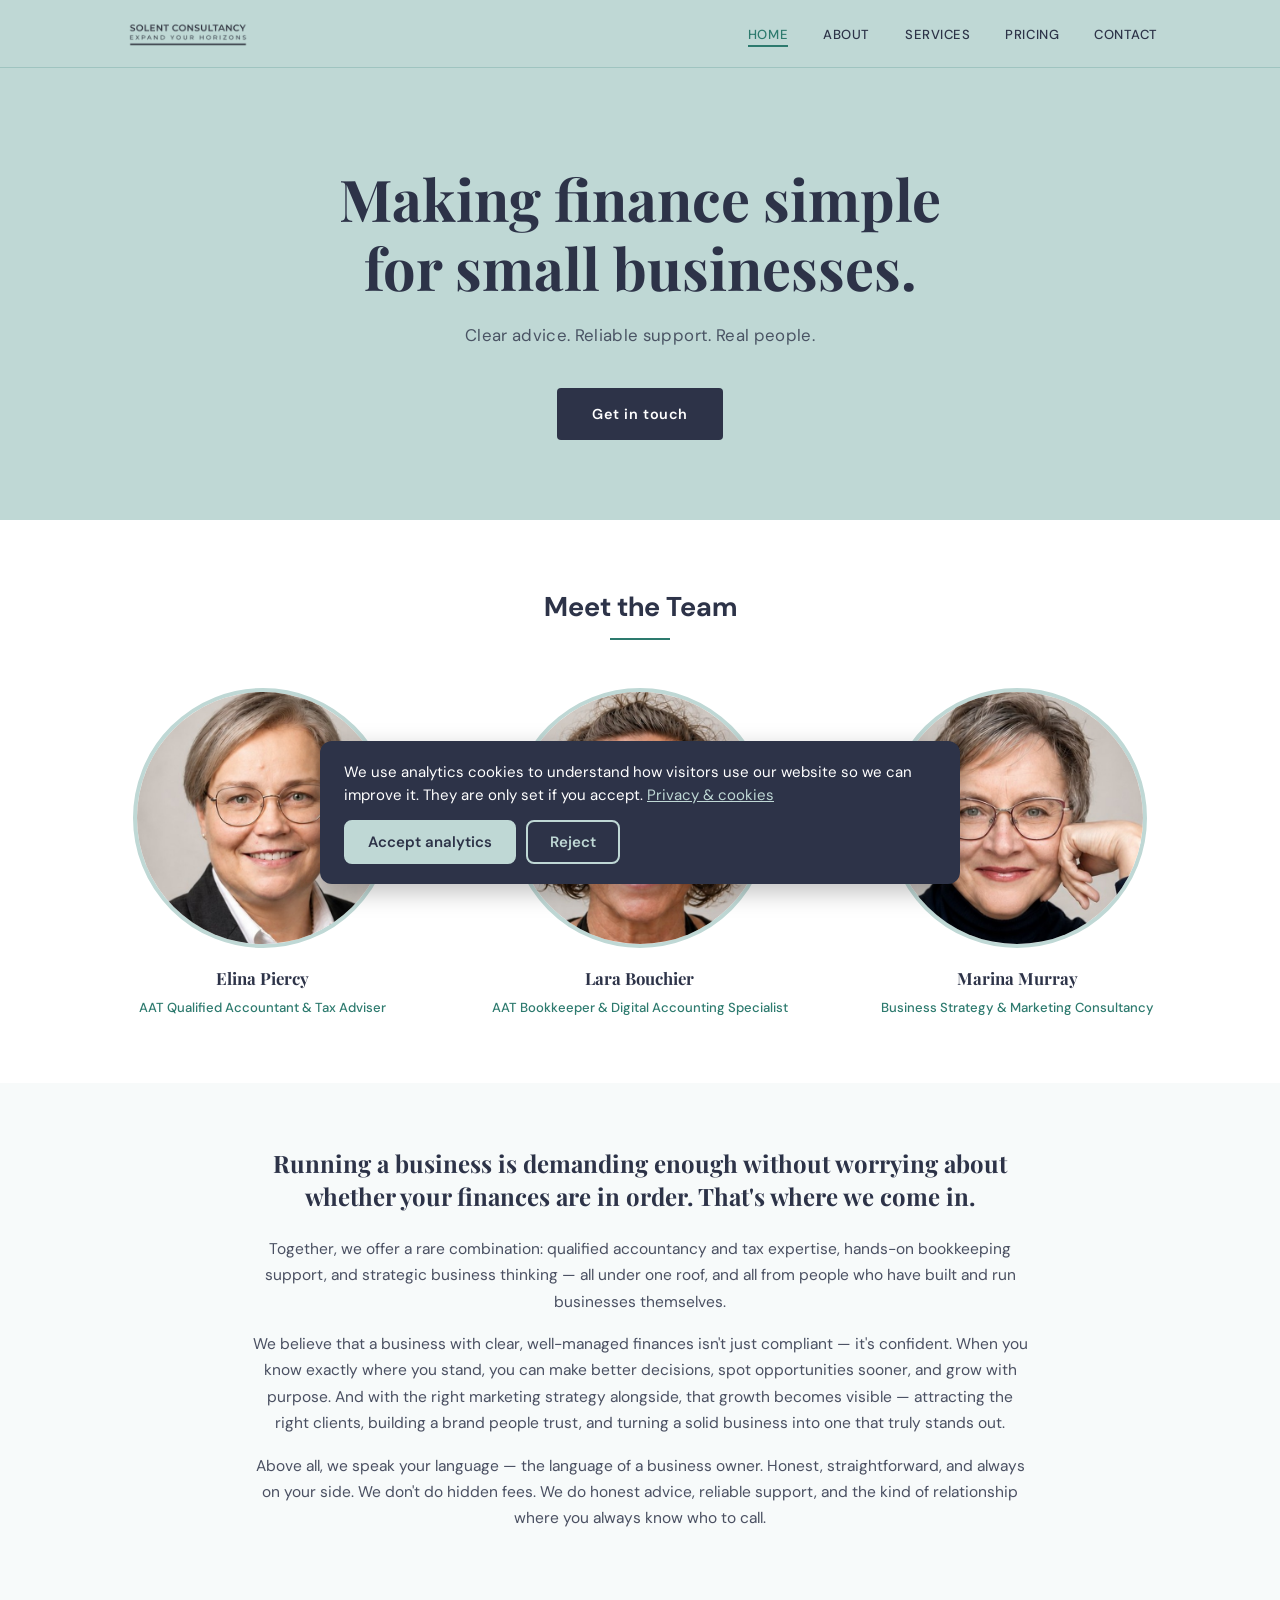
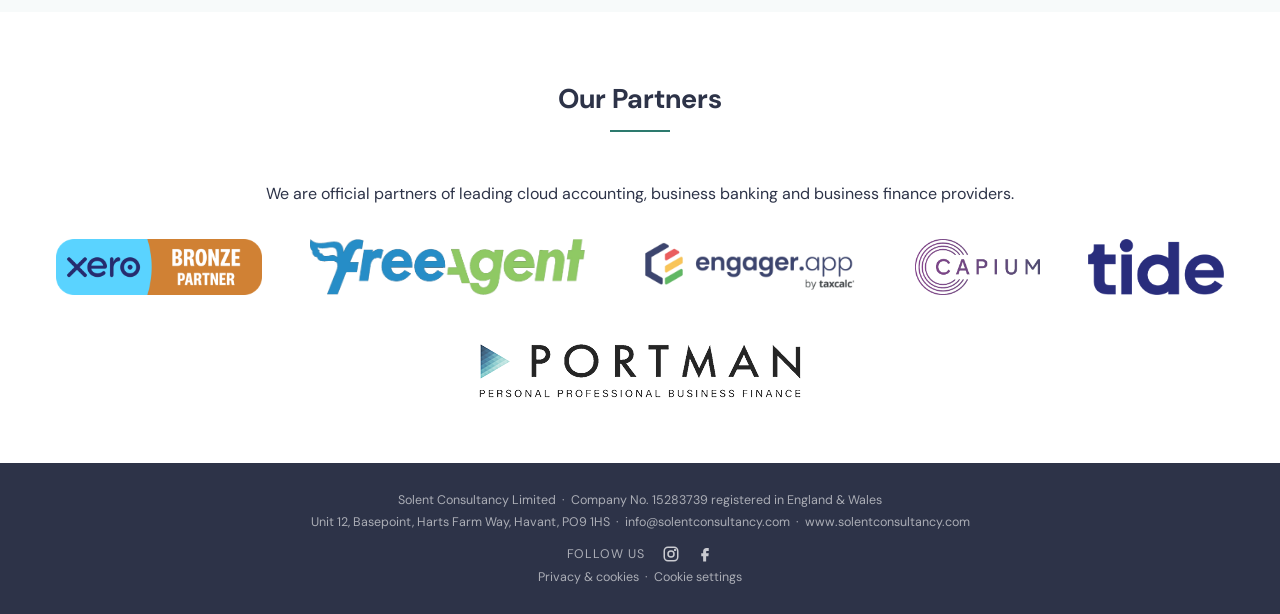
==== commit 0860a3c2: "Add partners section to home page" ====
--- a/index.html
+++ b/index.html
@@ -70,6 +70,21 @@
       </div>
     </section>
 
+    <!-- PARTNERS -->
+    <section class="partners">
+      <h2 class="section-label">Our Partners</h2>
+      <div class="section-rule"></div>
+      <p>We are official partners of leading cloud accounting, business banking and business finance providers.</p>
+      <div class="partners-logos">
+        <img src="images/xero-bronze-partner.png" alt="Xero Bronze Partner">
+        <img src="images/freeagent-logo.png" alt="FreeAgent">
+        <img src="images/engager-logo.png" alt="engager.app by taxcalc">
+        <img src="images/capium-logo.png" alt="Capium">
+        <img src="images/tide-logo.png" alt="Tide">
+        <img src="images/portman-logo.png" alt="Portman — Personal Professional Business Finance">
+      </div>
+    </section>
+
   </div>
 
   <!-- FOOTER -->
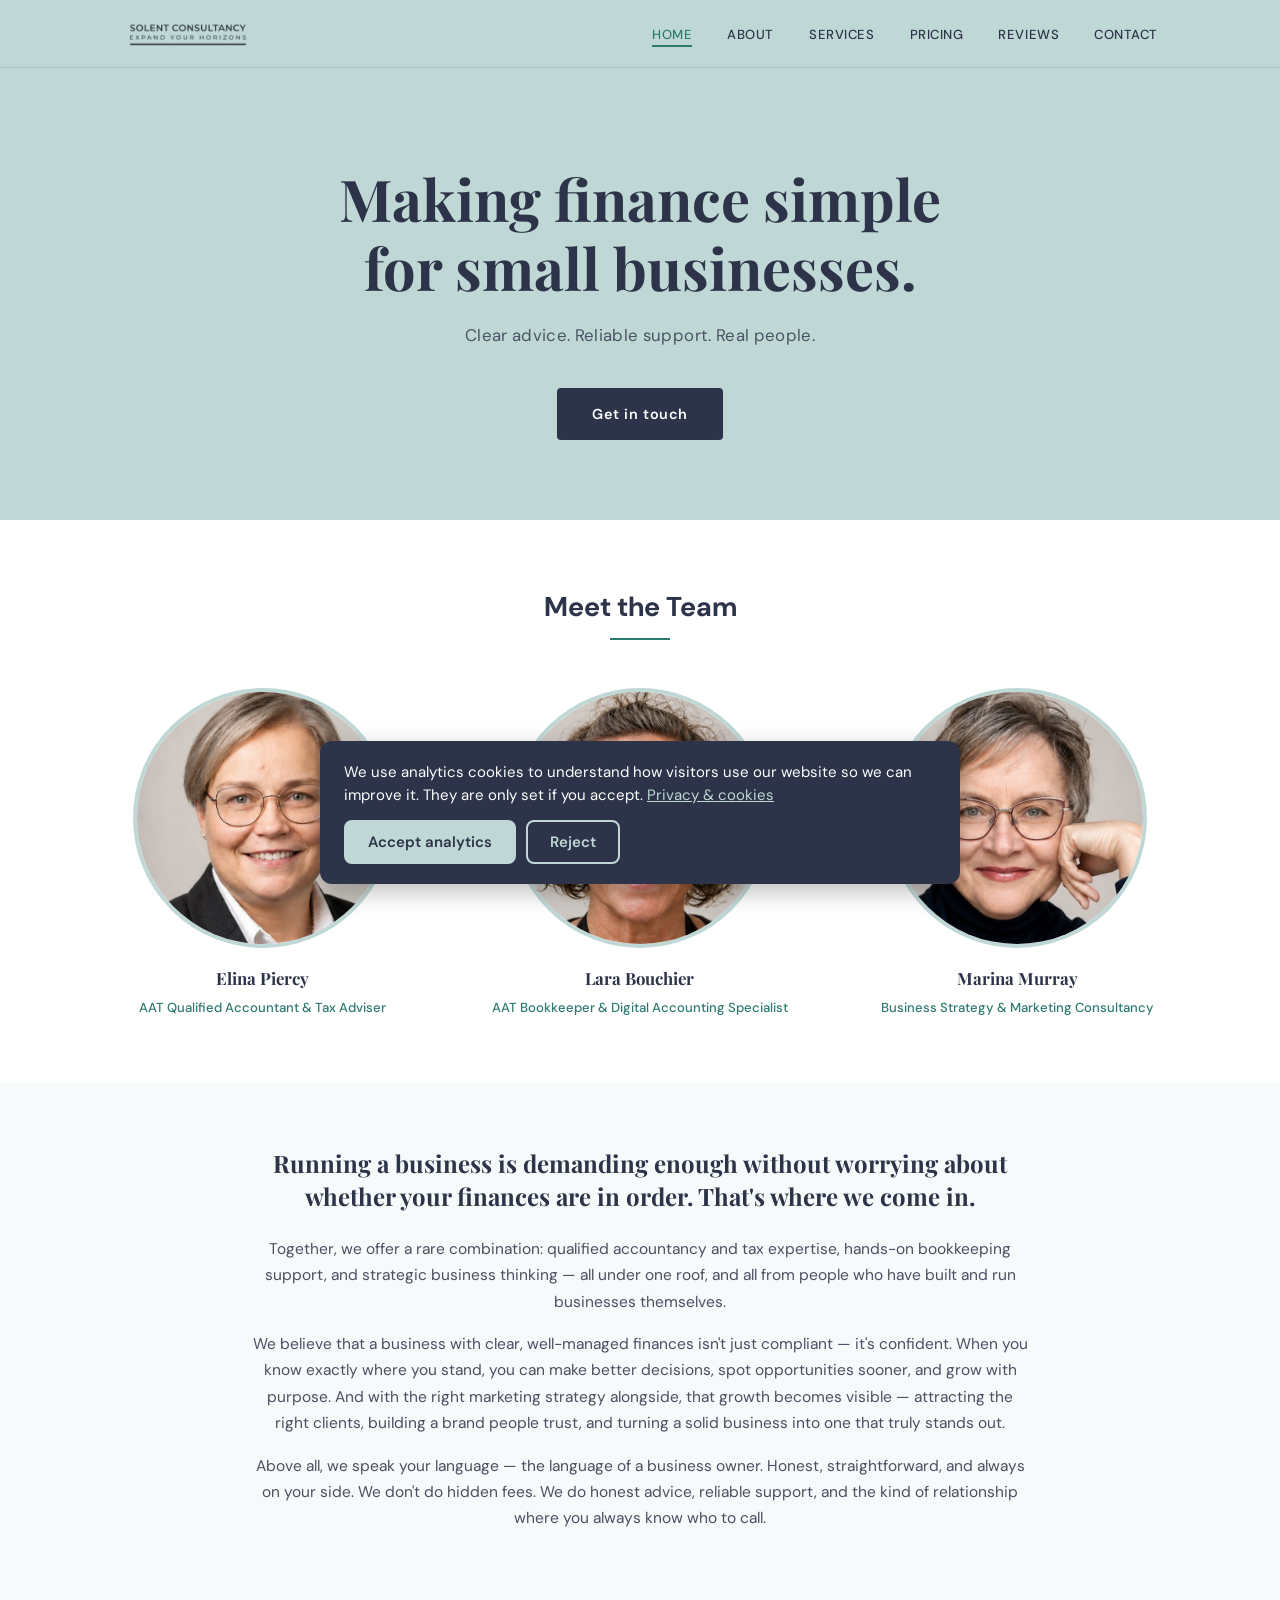
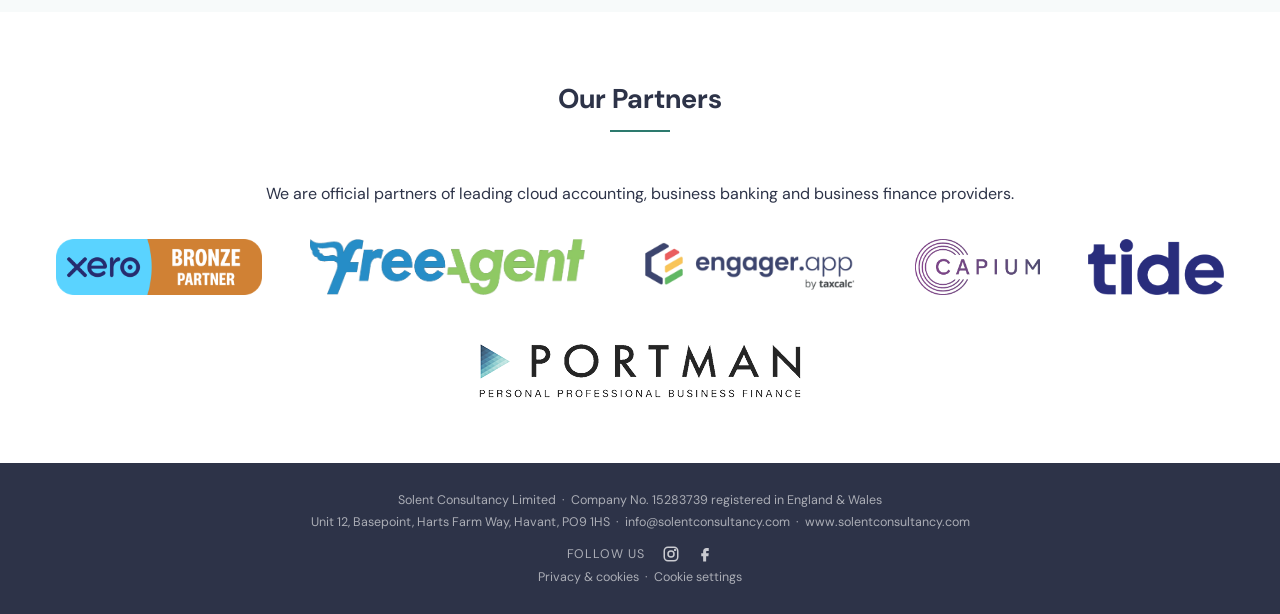
==== commit 75e128ff: "Add Reviews to navigation" ====
--- a/index.html
+++ b/index.html
@@ -23,6 +23,7 @@
         <li><a href="about.html">About</a></li>
         <li><a href="services.html">Services</a></li>
         <li><a href="pricing.html">Pricing</a></li>
+        <li><a href="reviews.html">Reviews</a></li>
         <li><a href="contact.html">Contact</a></li>
       </ul>
     </div>
